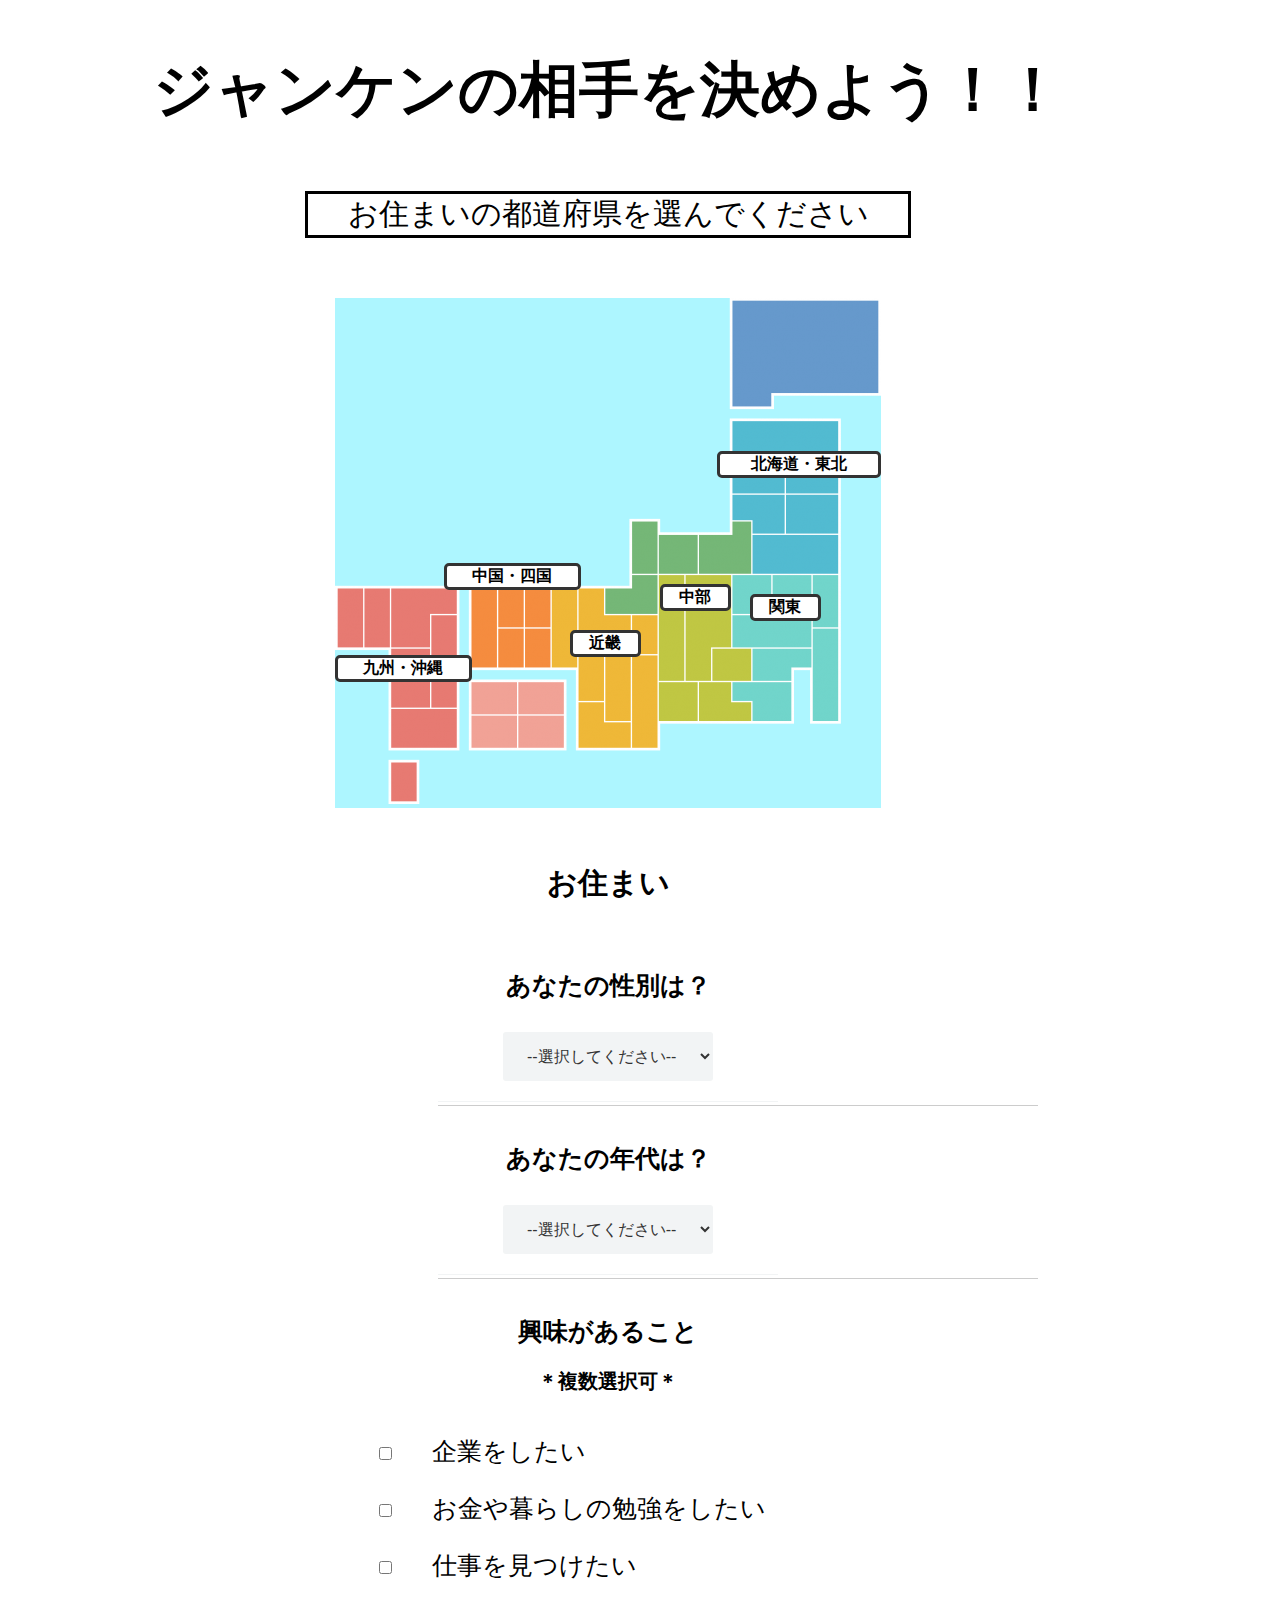
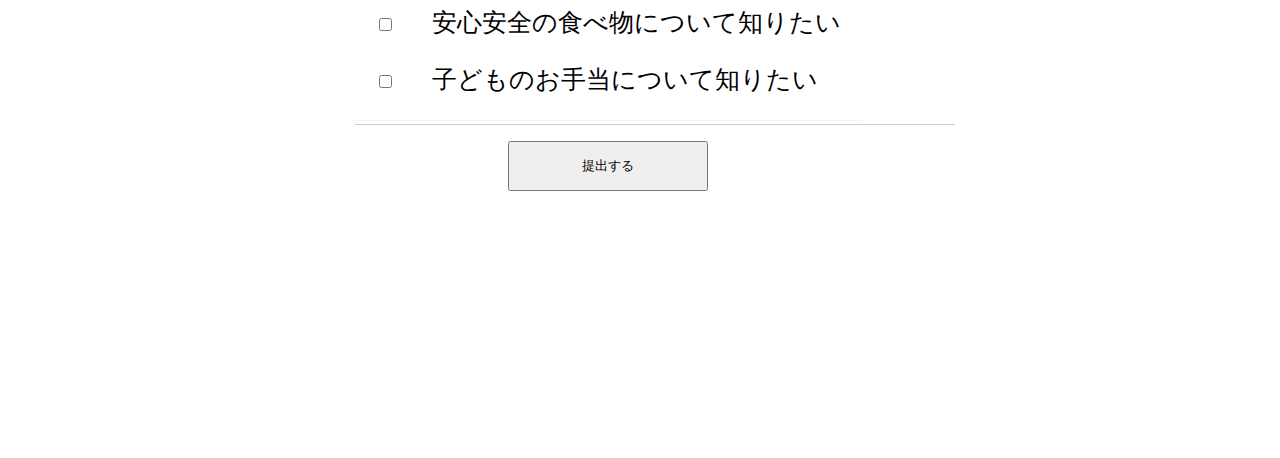
==== index.html @ 5721aac7 "タイトル追加" ====
<!DOCTYPE html>
<html lang="en">
<head>
    <meta charset="UTF-8">
    <meta http-equiv="X-UA-Compatible" content="IE=edge">
    <meta name="viewport" content="width=device-width, initial-scale=1.0">
    <title>Jajanken</title>
    <link rel="stylesheet" href="css/style1.css">
</head>
<body>
    <div class="title">
        <h1>ジャンケンの相手を決めよう！！</h1>
    </div>

    <p id="intro">お住まいの都道府県を選んでください</p>

    <div class="japan_map" id="japan_map">
        <img src="images/japan.png" alt="日本地図">
        <span class="area_btn area1" data-area="1">北海道・東北</span>
        <span class="area_btn area2" data-area="2">関東</span>
        <span class="area_btn area3" data-area="3">中部</span>
        <span class="area_btn area4" data-area="4">近畿</span>
        <span class="area_btn area5" data-area="5">中国・四国</span>
        <span class="area_btn area6" data-area="6">九州・沖縄</span>
        
        <div class="area_overlay"></div>
        <div class="pref_area">
            <div class="pref_list" data-list="1">
                <div data-id="1">北海道</div>
                <div data-id="2">青森県</div>
                <div data-id="3">岩手県</div>
                <div data-id="4">宮城県</div>
                <div data-id="5">秋田県</div>
                <div data-id="6">山形県</div>
                <div data-id="7">福島県</div>
                <div></div>
            </div>
            
            <div class="pref_list" data-list="2">
                <div data-id="8">茨城県</div>
                <div data-id="9">栃木県</div>
                <div data-id="10">群馬県</div>
                <div data-id="11">埼玉県</div>
                <div data-id="12">千葉県</div>
                <div data-id="13">東京都</div>
                <div data-id="14">神奈川県</div>
                <div></div>
            </div>
            
            <div class="pref_list" data-list="3">
                <div data-id="15">新潟県‎</div>
                <div data-id="16">富山県‎</div>
                <div data-id="17">石川県‎</div>
                <div data-id="18">福井県‎</div>
                <div data-id="19">山梨県‎</div>
                <div data-id="20">長野県‎</div>
                <div data-id="21">岐阜県</div>
                <div data-id="22">静岡県</div>
                <div data-id="23">愛知県‎</div>
                <div></div>
            </div>
            
            <div class="pref_list" data-list="4">
                <div data-id="24">三重県</div>
                <div data-id="25">滋賀県</div>
                <div data-id="26">京都府</div>
                <div data-id="27">大阪府</div>
                <div data-id="28">兵庫県</div>
                <div data-id="29">奈良県</div>
                <div data-id="30">和歌山県</div>
                <div></div>
            </div>
            
            <div class="pref_list" data-list="5">
                <div data-id="31">鳥取県</div>
                <div data-id="32">島根県</div>
                <div data-id="33">岡山県</div>
                <div data-id="34">広島県</div>
                <div data-id="35">山口県</div>
                <div data-id="36">徳島県</div>
                <div data-id="37">香川県</div>
                <div data-id="38">愛媛県</div>
                <div data-id="39">高知県</div>
                <div></div>
            </div>
            
            <div class="pref_list" data-list="6">
                <div data-id="40">福岡県</div>
                <div data-id="41">佐賀県</div>
                <div data-id="42">長崎県</div>
                <div data-id="43">熊本県</div>
                <div data-id="44">大分県</div>
                <div data-id="45">宮崎県</div>
                <div data-id="46">鹿児島県</div>
                <div data-id="47">沖縄県</div>
            </div>
        </div>
    </div>

    <div class="location" id="location">
        <h2>お住まい</h2>
        <h2 class="A1">ああああ</h2>
    </div>
    
    <div class="question" id="question">
        <div class="form-row" id="gender">
            <div class="form-label">
                <label for="select">あなたの性別は？</label>
            </div>
            <select name="gender" id="gender">
                <option value="">--選択してください--</option>
                <option value="a">男性</option>
                <option value="b">女性</option>
                <option value="c">中立</option>
                <option value="d">そういう概念がない</option>
            </select>
        </div>
        <div class="form-row" id="age">
            <div class="form-label">
                <label for="select">あなたの年代は？</label>
            </div>
            <select name="animal" id="select">
                <option value="">--選択してください--</option>
                <option value="a">１０代</option>
                <option value="b">２０代</option>
                <option value="c">３０代</option>
                <option value="d">４０代</option>
                <option value="e">５０代以降</option>
            </select>
        </div>
        <div class="form-row">
            <div class="form-label">
                <label for="check">興味があること</label>
                <h3>＊複数選択可＊</h3>
            </div>
            <div class="check">
                <div>
                    <input  class="visually-hidden" type="checkbox" name="purpose"   />
                    <label for="a">企業をしたい</label>
                </div>
                <div>
                    <input class="visually-hidden" type="checkbox" name="purpose" />
                    <label for="b">お金や暮らしの勉強をしたい</label>
                </div>
                <div>
                    <input class="visually-hidden" type="checkbox" name="purpose"  />
                    <label for="c">仕事を見つけたい</label>
                </div>
                <div>
                    <input class="visually-hidden" type="checkbox" name="purpose"  />
                    <label for="d">安心安全の食べ物について知りたい</label>
                </div>
                <div>
                    <input class="visually-hidden" type="checkbox" name="purpose"  />
                    <label for="e">子どものお手当について知りたい</label>
                </div>
            </div>
        </div>
        <button type="button" onclick="smoothScrollToTop()">提出する</button>
    </div>



    <script src="https://code.jquery.com/jquery-3.2.1.min.js"></script>

    <script src="js/script1.js"></script>
</body>
</html>
---- css/style1.css ----
body{
    width: 1200px;
    height: 2000px;
    font-family: "HanziPen SC";
}
.title{
    text-align: center;
    margin-top: 50px;
    font-size: 30px;
}

/* 日本地図DOM */
.japan_map{
    position: relative; top: 0px;
    box-sizing: border-box;
    margin: 0 auto;
    display: table;
    background-color: #adf6ff;
}
/* 日本地図画像（スマホ対応用） */
.japan_map img{
    max-width: 100%;
    height: auto;
    border: 0;

}
/* 日本地図ボタン */
.japan_map .area_btn{
    position: absolute;
    z-index: 1;
    box-sizing: border-box;
    cursor: pointer;
    border: 3px solid #333333;
    border-radius: 5px;
    background-color: #FFF;
    padding: 0.2em auto;
    font-weight: bold;
    text-align: center;
    white-space: nowrap;
}

/* ボタン配置（使用する日本地図画像により微調整） */
.japan_map .area_btn.area1{
    top: 30%;
    right: 0;
    width: 30%;
}
.japan_map .area_btn.area2{
    top: 58%;
    right: 11%;
    width: 13%;
}
.japan_map .area_btn.area3{
    top: 56%;
    right: 27.5%;
    width: 13%;
}
.japan_map .area_btn.area4{
    top: 65%;
    right: 44%;
    width: 13%;
}
.japan_map .area_btn.area5{
    top: 52%;
    left: 20%;
    width: 25%;
}
.japan_map .area_btn.area6{
    top: 70%;
    left: 0;
    width: 25%;
}
/* オーバーレイ */
.japan_map .area_overlay{
    display: none;
    position: absolute;
    z-index: 2;
    top: 0;
    left: 0;
    min-width: 100%;
    min-height: 100%;
    width: auto;
    height: auto;
    background-color: #111;
    opacity: 0.5;
    cursor: pointer;
}

/* 選択前は表示を隠す */
.japan_map .pref_area{
    display: none;
}

/* 地域毎の都道府県リスト */
.japan_map .pref_list{
    position: absolute;
    top: 50%;
    left: 50%;
    transform: translateY(-50%) translateX(-50%);
    -webkit-transform: translateY(-50%) translateX(-50%);
    z-index: 3;
    box-sizing: border-box;
    display: -webkit-flex;
    display: flex;
    -webkit-flex-wrap: wrap;
    flex-wrap: wrap;
    width: 90%;
    background-color: #FFF;
}
.japan_map .pref_list > div{
    box-sizing: border-box;
    width: 50%;
    border: 1px solid #CCC;
    font-weight: bold;
    text-align: center;
    padding: 0.5em;
    cursor: pointer;
}

@media screen and (max-width: 480px){
    /* スマホユーザー向けにボタン文字サイズを調整 */
    .japan_map .area_btn{
        font-size: 4vw;
    }
}
p{
    text-align: center;
    border: 3px solid black;
    font-size: 30px;
    font-family: "HanziPen SC";
    width: 600px;
    margin: 5% auto;
}
.location{
    position: relative; top :30px;
    text-align: center;
    font-size: 20px;
    font-family: "HanziPen SC";
}
.A1{
    display: none;
}

.question{
    text-align: center;
    align-items: center;
    position: relative; top: 50px;
    display: flex;
    flex-direction: column;
    padding-right: 300px;
    font-size: 25px;
}
.form-row {
    margin-left: 300px;
    display: flex;
    flex-direction: column;
    align-items: center;
    text-align: center;
    padding: 20px;
    border-bottom: 1px solid #f2f4f5;
    margin-bottom: 20px;
    position: relative;
}

.form-label {
    display: flex;
    flex-direction: column;
    align-items: center;
    width: 300px;
}
.form-label label {
    font-weight: bold;
}
.form-label span {
    margin-left: 10px;
    padding: 2px 6px;
    border-radius: 3px;
    font-size: 12px;
    font-weight: bold;
    color: #fff;
    background-color: #166ab5;
}
.form-label h3{
    font-size: 20px;
}
select {
    background-color: #f2f4f5;
    border: none;
    border-radius: 3px;
    padding: 15px 20px;
    font-size: 16px;
    color: #333;
    margin-top: 30px;
}
.form-row::before {
    content: "";
    position: absolute;
    bottom: -5px;
    left: 0;
    width: 600px;
    height: 1px;
    background-color: black;
    opacity: 0.2;
}
.qa-container {
    display: flex;
    flex-direction: column;
    border: 1px solid #ddd;
    padding: 20px;
}
.qa-container > * + * {
    border-top: 1px solid #ddd;
    padding-top: 20px;
}
.qa-container > *:last-child {
    border-bottom: 1px solid #ddd;
    padding-bottom: 0;
}
.qa-question {
    font-weight: bold;
    margin-bottom: 10px;
}
.qa-answer {
    margin: 0;
}
.qa-checkbox {
    margin-top: 20px;
}
.check{
    display: block;
    position:  relative; top:20px;
}
.check div{
    display: block;
    text-align: left;
    margin-bottom: 24px;
}
.check label{
    margin-left: 30px;
}
.question button{
    width: 200px;
    height: 50px;
    margin-left: 300px;
}
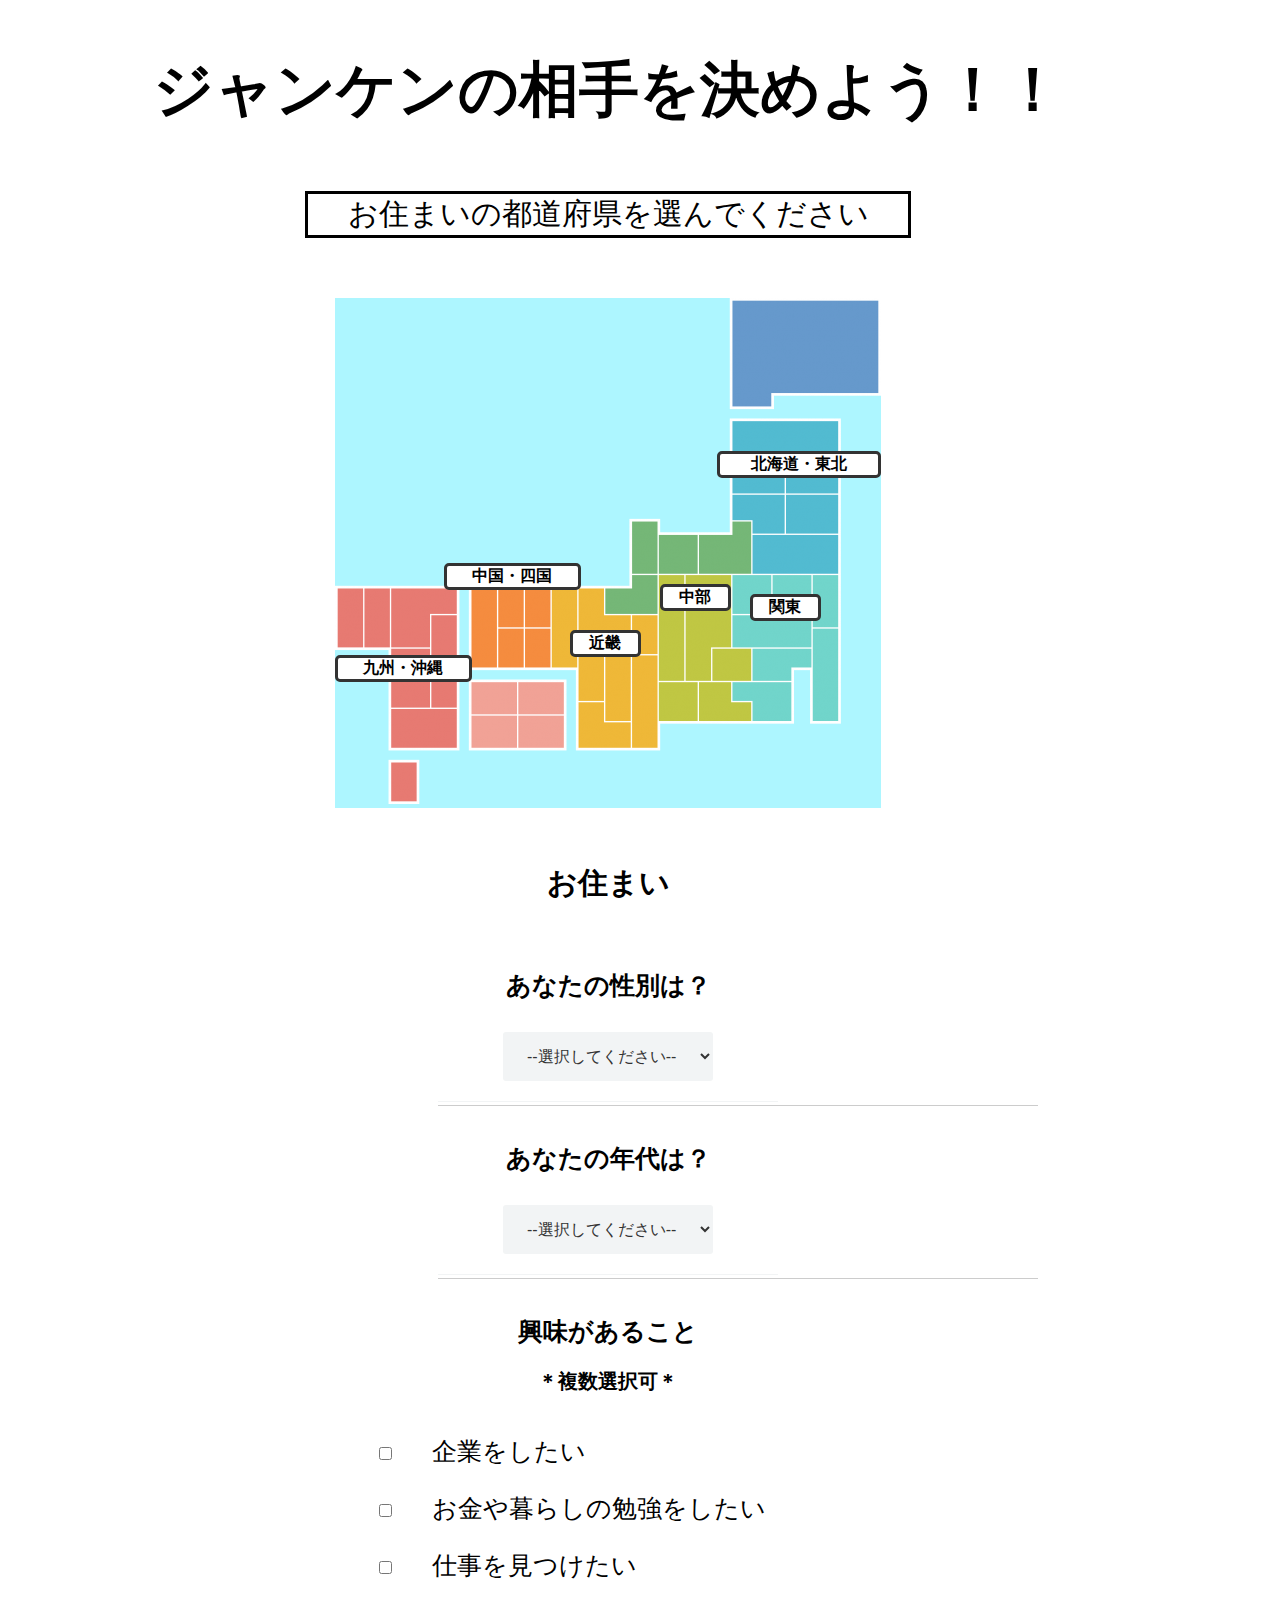
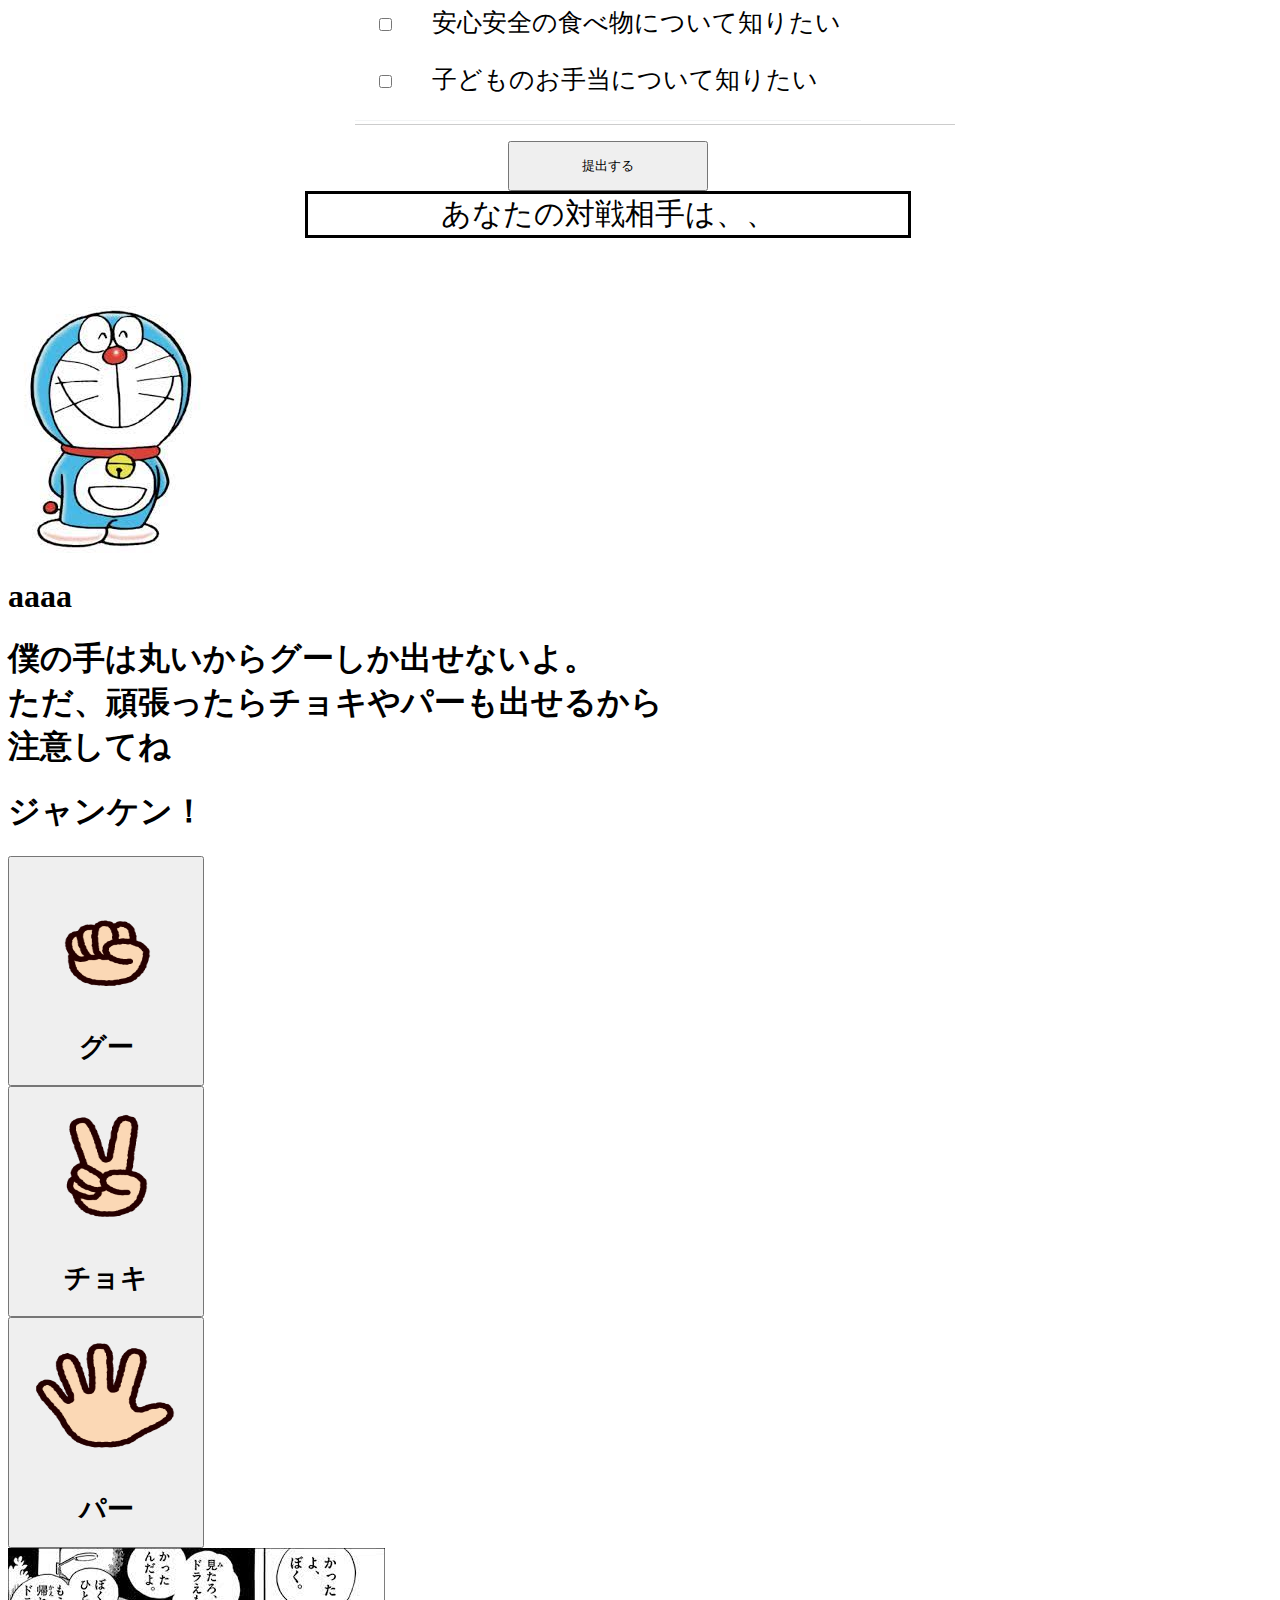
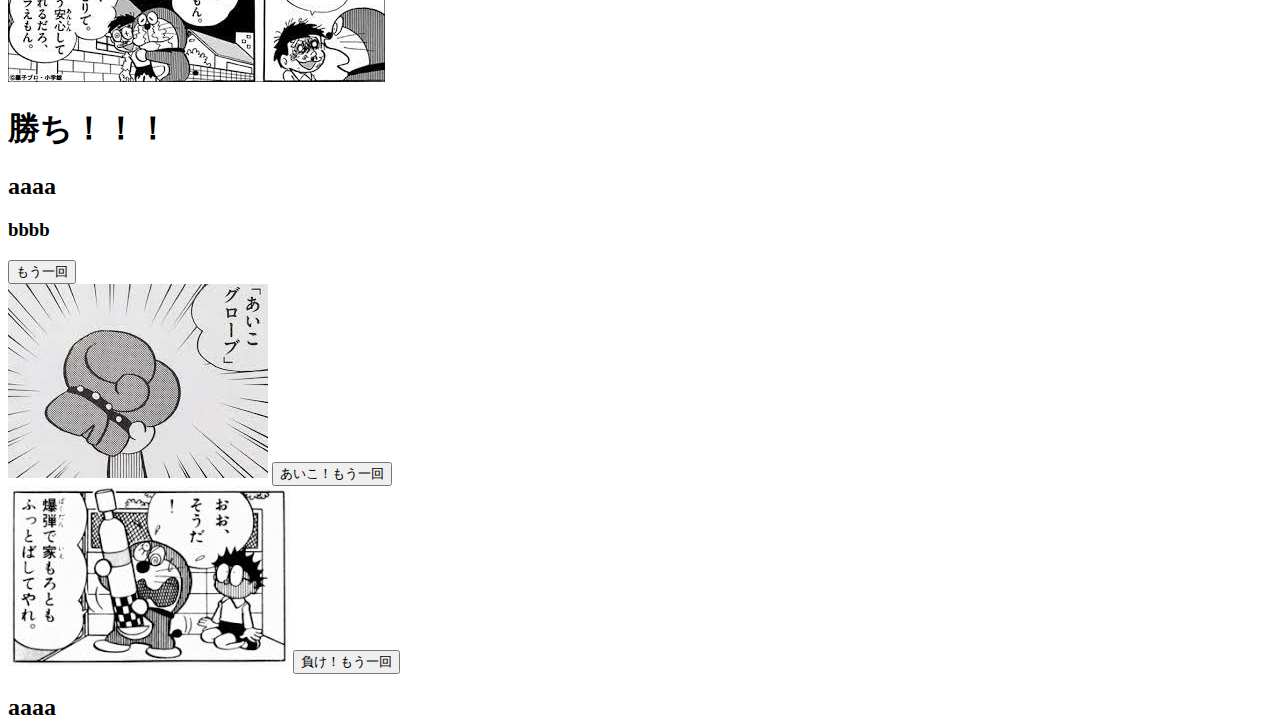
==== commit 2b91a934: "ジャンケン追加" ====
--- a/index.html
+++ b/index.html
@@ -99,33 +99,33 @@
 
     <div class="location" id="location">
         <h2>お住まい</h2>
-        <h2 class="A1">ああああ</h2>
+        <h2 class="A1" id="A1">ああああ</h2>
     </div>
     
     <div class="question" id="question">
-        <div class="form-row" id="gender">
+        <div class="form-row" >
             <div class="form-label">
                 <label for="select">あなたの性別は？</label>
             </div>
             <select name="gender" id="gender">
                 <option value="">--選択してください--</option>
-                <option value="a">男性</option>
-                <option value="b">女性</option>
-                <option value="c">中立</option>
-                <option value="d">そういう概念がない</option>
+                <option value="漢">男性</option>
+                <option value="ビューティフォーウーマン">女性</option>
+                <option value="人類皆平等">中立</option>
+                <option value="仙人">そういう概念がない</option>
             </select>
         </div>
-        <div class="form-row" id="age">
+        <div class="form-row" >
             <div class="form-label">
                 <label for="select">あなたの年代は？</label>
             </div>
-            <select name="animal" id="select">
+            <select name="age" id="age">
                 <option value="">--選択してください--</option>
-                <option value="a">１０代</option>
-                <option value="b">２０代</option>
-                <option value="c">３０代</option>
-                <option value="d">４０代</option>
-                <option value="e">５０代以降</option>
+                <option value="ティーンエイジャー">１０代</option>
+                <option value="ザ・若者">２０代</option>
+                <option value="働き盛り">３０代</option>
+                <option value="落ち着き">４０代</option>
+                <option value="レジェンド">５０代以降</option>
             </select>
         </div>
         <div class="form-row">
@@ -135,30 +135,100 @@
             </div>
             <div class="check">
                 <div>
-                    <input  class="visually-hidden" type="checkbox" name="purpose"   />
+                    <input  class="checks" type="checkbox" value="野心をもった"/>
                     <label for="a">企業をしたい</label>
                 </div>
                 <div>
-                    <input class="visually-hidden" type="checkbox" name="purpose" />
+                    <input class="checks" type="checkbox" value="勤勉な"/>
                     <label for="b">お金や暮らしの勉強をしたい</label>
                 </div>
                 <div>
-                    <input class="visually-hidden" type="checkbox" name="purpose"  />
+                    <input class="checks" type="checkbox" value="自分探し中の"/>
                     <label for="c">仕事を見つけたい</label>
                 </div>
                 <div>
-                    <input class="visually-hidden" type="checkbox" name="purpose"  />
+                    <input class="checks" type="checkbox" value="食べ物オタクの"/>
                     <label for="d">安心安全の食べ物について知りたい</label>
                 </div>
                 <div>
-                    <input class="visually-hidden" type="checkbox" name="purpose"  />
+                    <input class="checks" type="checkbox" value="親バカの"/>
                     <label for="e">子どものお手当について知りたい</label>
                 </div>
             </div>
         </div>
-        <button type="button" onclick="smoothScrollToTop()">提出する</button>
-    </div>
-
+        <button type="button" id="submit" onclick="smoothScrollToTop()">提出する</button>
+    </div>
+
+    <div class="result">
+        <h2>あなたは、、</h2>
+        <h3 id="location_result">ホームレス</h3>
+        <h3 id="check_result">伸び代だらけの</h3>
+        <h3 id="age_result">不老不死</h3>
+        <h3 id="gender_result">人を超越した者</h3>
+    </div>
+
+    <div class="choice">
+        <h2>そんなあなたに合う相手を決めるよ！！</h2>
+        <button class="reload">やり直す</button>
+        <button class="start">このまま進む</button>
+    </div>
+
+    <div class="janken">
+        <p class="title">あなたの対戦相手は、、</p>
+
+        <div class="chara">
+            <img src="/images/diemon.jpeg" alt="">
+            <h1 class="bar">aaaa</h1>
+            <div class="balloon">
+                <h1>僕の手は丸いからグーしか出せないよ。<br>ただ、頑張ったらチョキやパーも出せるから<br>注意してね</h1>
+            </div>
+        </div>
+    
+        <div class="imgSample">    
+        </div>
+
+        <h1 class="sub">ジャンケン！</h1>
+
+        <div class="button">
+            <div class="guu">
+                <button type="reset" class="guu-button">
+                    <img src="images/guu.png" alt="button" width="180" height="150"/>
+                    <h1>グー</h1>
+                </button>
+            </div>
+            <div class="tyoki">
+                <button type="reset" class="tyoki-button">
+                    <img src="images/choki.png" alt="button" width="180" height="150"/>
+                    <h1>チョキ</h1>
+                </button>
+            </div>
+            <div class="paa">
+                <button type="reset" class="paa-button">
+                    <img src="images/paa.png" alt="button" width="180" height="150"/>
+                    <h1>パー</h1>
+                </button>
+            </div>
+        </div>
+
+        <div class="kekka">
+            <div class="victory">
+                <img src="images/d.victory.jpeg" alt="">
+                <h1>勝ち！！！</h1>
+                <h2>aaaa</h2>
+                <h3>bbbb</h3>
+                <button class="aiko-b">もう一回</button>
+            </div>
+            <div class="aiko">
+                <img src="images/d.aiko.jpeg" alt="">
+                <button class="aiko-b">あいこ！もう一回</button>
+            </div>
+            <div class="lose">
+                <img src="images/d.lose.jpeg" alt="">
+                <button class="aiko-b">負け！もう一回</button>
+                <h2>aaaa</h2>
+            </div>
+        </div>
+    </div>
 
 
     <script src="https://code.jquery.com/jquery-3.2.1.min.js"></script>
--- a/css/style1.css
+++ b/css/style1.css
@@ -139,6 +139,7 @@
 }
 .A1{
     display: none;
+    color: orange;
 }
 
 .question{
@@ -242,4 +243,36 @@
     width: 200px;
     height: 50px;
     margin-left: 300px;
+}
+
+.result{
+    text-align: center;
+    position: relative; top:50px;
+    display: none;
+}
+.result h2{
+    font-size: 30px;
+}
+
+#location_result{
+    font-size: 40px;
+    color: #166ab5;
+}
+#gender_result{
+    font-size: 40px;
+    color: orange;
+}
+#check_result{
+    font-size: 40px;
+    color: green;
+}
+#age_result{
+    font-size: 40px;
+    color: orange;
+}
+
+.choice{
+    text-align: center;
+    position: relative; top:50px;
+    display: none;
 }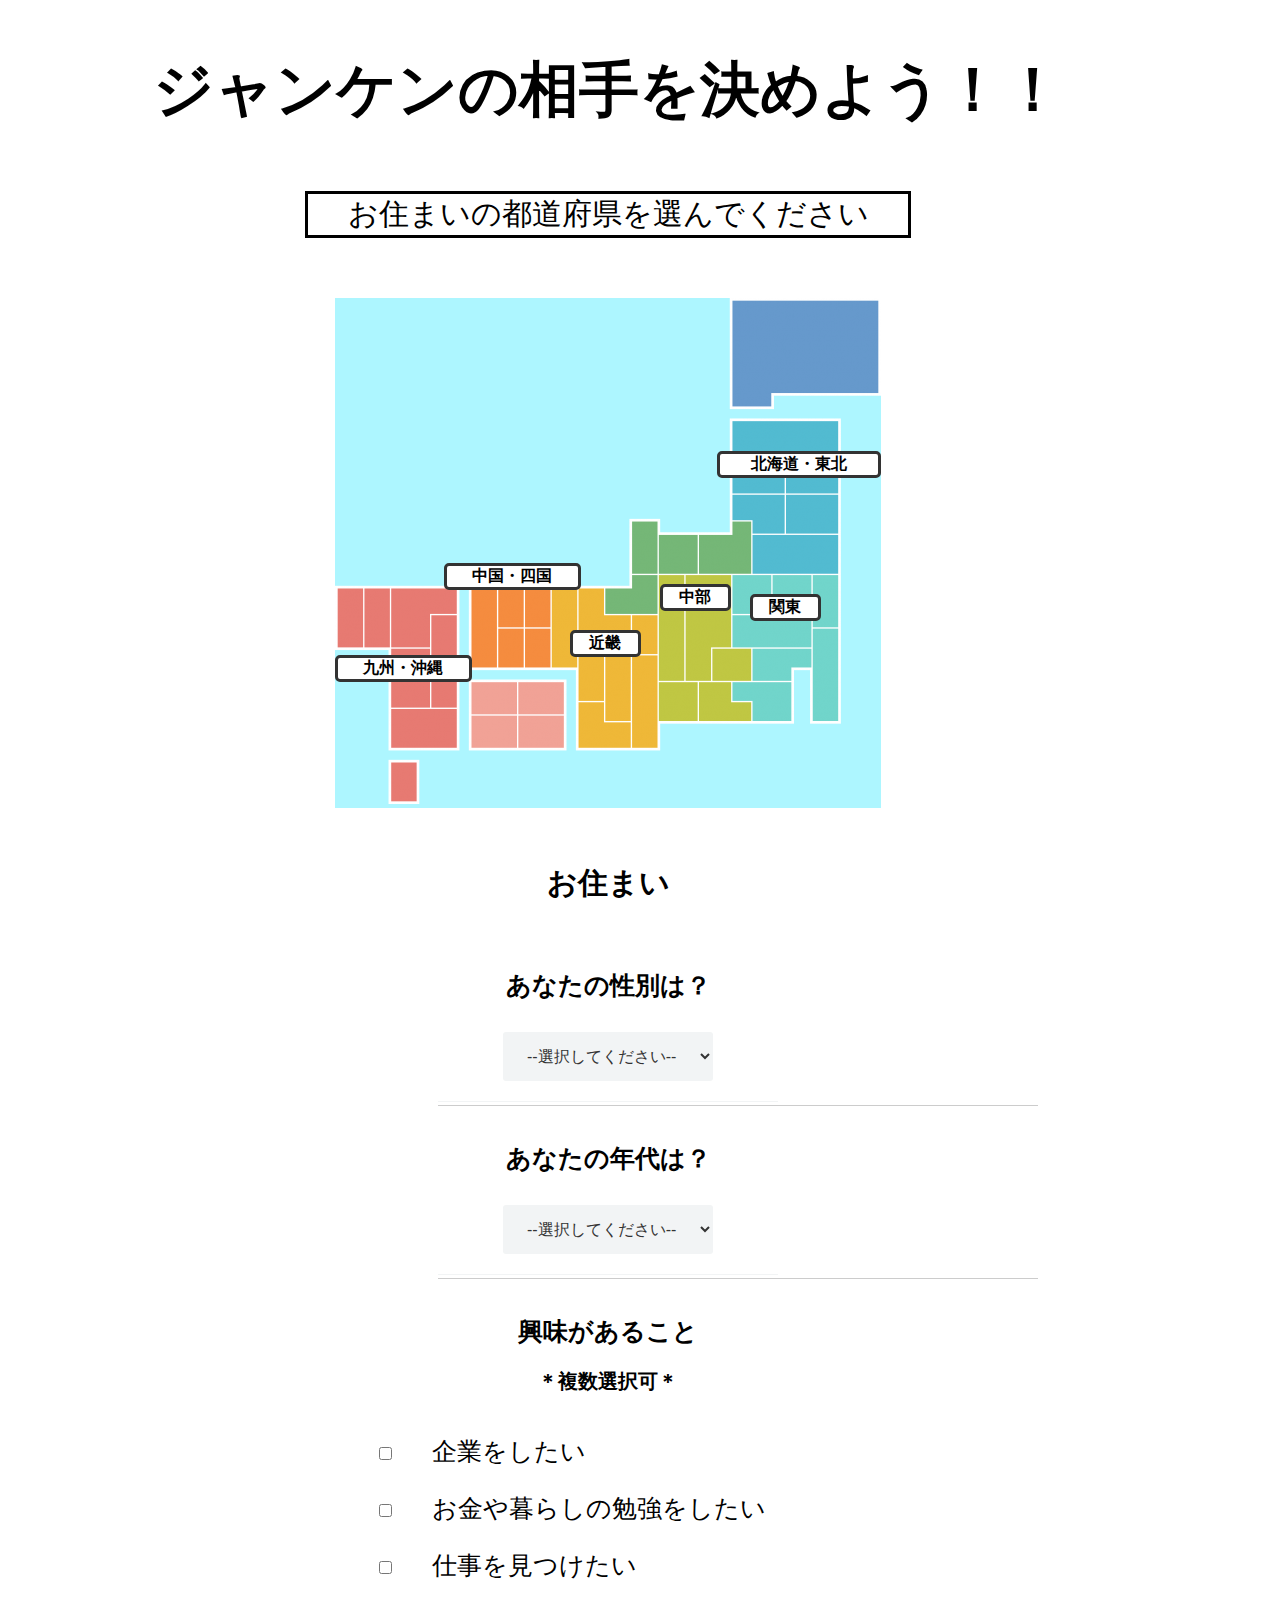
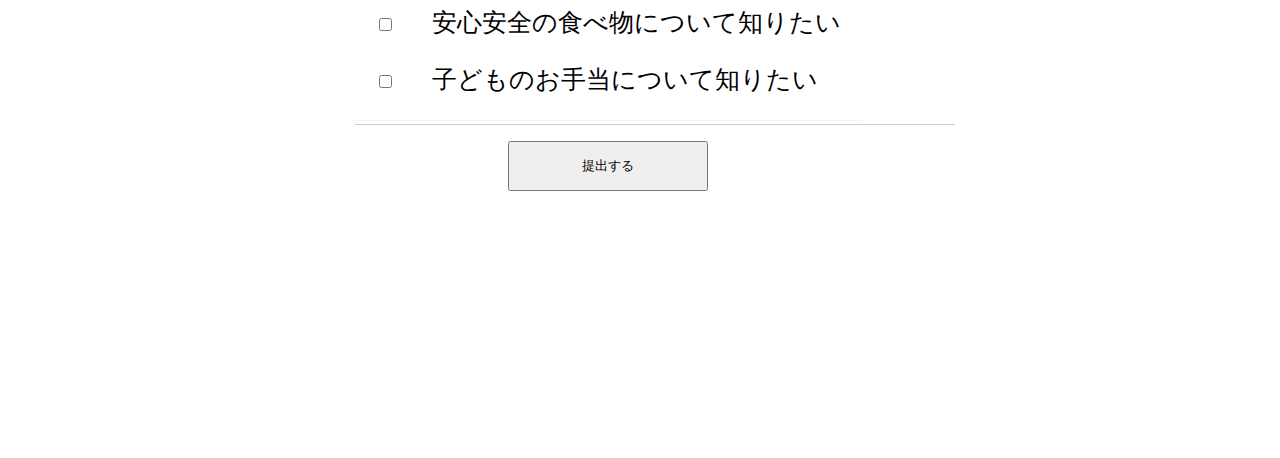
==== commit 0b968551: "ほぼ完成" ====
--- a/index.html
+++ b/index.html
@@ -111,7 +111,7 @@
                 <option value="">--選択してください--</option>
                 <option value="漢">男性</option>
                 <option value="ビューティフォーウーマン">女性</option>
-                <option value="人類皆平等">中立</option>
+                <option value="平等主義者">中立</option>
                 <option value="仙人">そういう概念がない</option>
             </select>
         </div>
@@ -139,19 +139,19 @@
                     <label for="a">企業をしたい</label>
                 </div>
                 <div>
-                    <input class="checks" type="checkbox" value="勤勉な"/>
+                    <input class="checks" type="checkbox" value="勤勉家"/>
                     <label for="b">お金や暮らしの勉強をしたい</label>
                 </div>
                 <div>
-                    <input class="checks" type="checkbox" value="自分探し中の"/>
+                    <input class="checks" type="checkbox" value="自分探し中"/>
                     <label for="c">仕事を見つけたい</label>
                 </div>
                 <div>
-                    <input class="checks" type="checkbox" value="食べ物オタクの"/>
+                    <input class="checks" type="checkbox" value="食べ物オタク"/>
                     <label for="d">安心安全の食べ物について知りたい</label>
                 </div>
                 <div>
-                    <input class="checks" type="checkbox" value="親バカの"/>
+                    <input class="checks" type="checkbox" value="親バカ"/>
                     <label for="e">子どものお手当について知りたい</label>
                 </div>
             </div>
@@ -173,63 +173,6 @@
         <button class="start">このまま進む</button>
     </div>
 
-    <div class="janken">
-        <p class="title">あなたの対戦相手は、、</p>
-
-        <div class="chara">
-            <img src="/images/diemon.jpeg" alt="">
-            <h1 class="bar">aaaa</h1>
-            <div class="balloon">
-                <h1>僕の手は丸いからグーしか出せないよ。<br>ただ、頑張ったらチョキやパーも出せるから<br>注意してね</h1>
-            </div>
-        </div>
-    
-        <div class="imgSample">    
-        </div>
-
-        <h1 class="sub">ジャンケン！</h1>
-
-        <div class="button">
-            <div class="guu">
-                <button type="reset" class="guu-button">
-                    <img src="images/guu.png" alt="button" width="180" height="150"/>
-                    <h1>グー</h1>
-                </button>
-            </div>
-            <div class="tyoki">
-                <button type="reset" class="tyoki-button">
-                    <img src="images/choki.png" alt="button" width="180" height="150"/>
-                    <h1>チョキ</h1>
-                </button>
-            </div>
-            <div class="paa">
-                <button type="reset" class="paa-button">
-                    <img src="images/paa.png" alt="button" width="180" height="150"/>
-                    <h1>パー</h1>
-                </button>
-            </div>
-        </div>
-
-        <div class="kekka">
-            <div class="victory">
-                <img src="images/d.victory.jpeg" alt="">
-                <h1>勝ち！！！</h1>
-                <h2>aaaa</h2>
-                <h3>bbbb</h3>
-                <button class="aiko-b">もう一回</button>
-            </div>
-            <div class="aiko">
-                <img src="images/d.aiko.jpeg" alt="">
-                <button class="aiko-b">あいこ！もう一回</button>
-            </div>
-            <div class="lose">
-                <img src="images/d.lose.jpeg" alt="">
-                <button class="aiko-b">負け！もう一回</button>
-                <h2>aaaa</h2>
-            </div>
-        </div>
-    </div>
-
 
     <script src="https://code.jquery.com/jquery-3.2.1.min.js"></script>
 
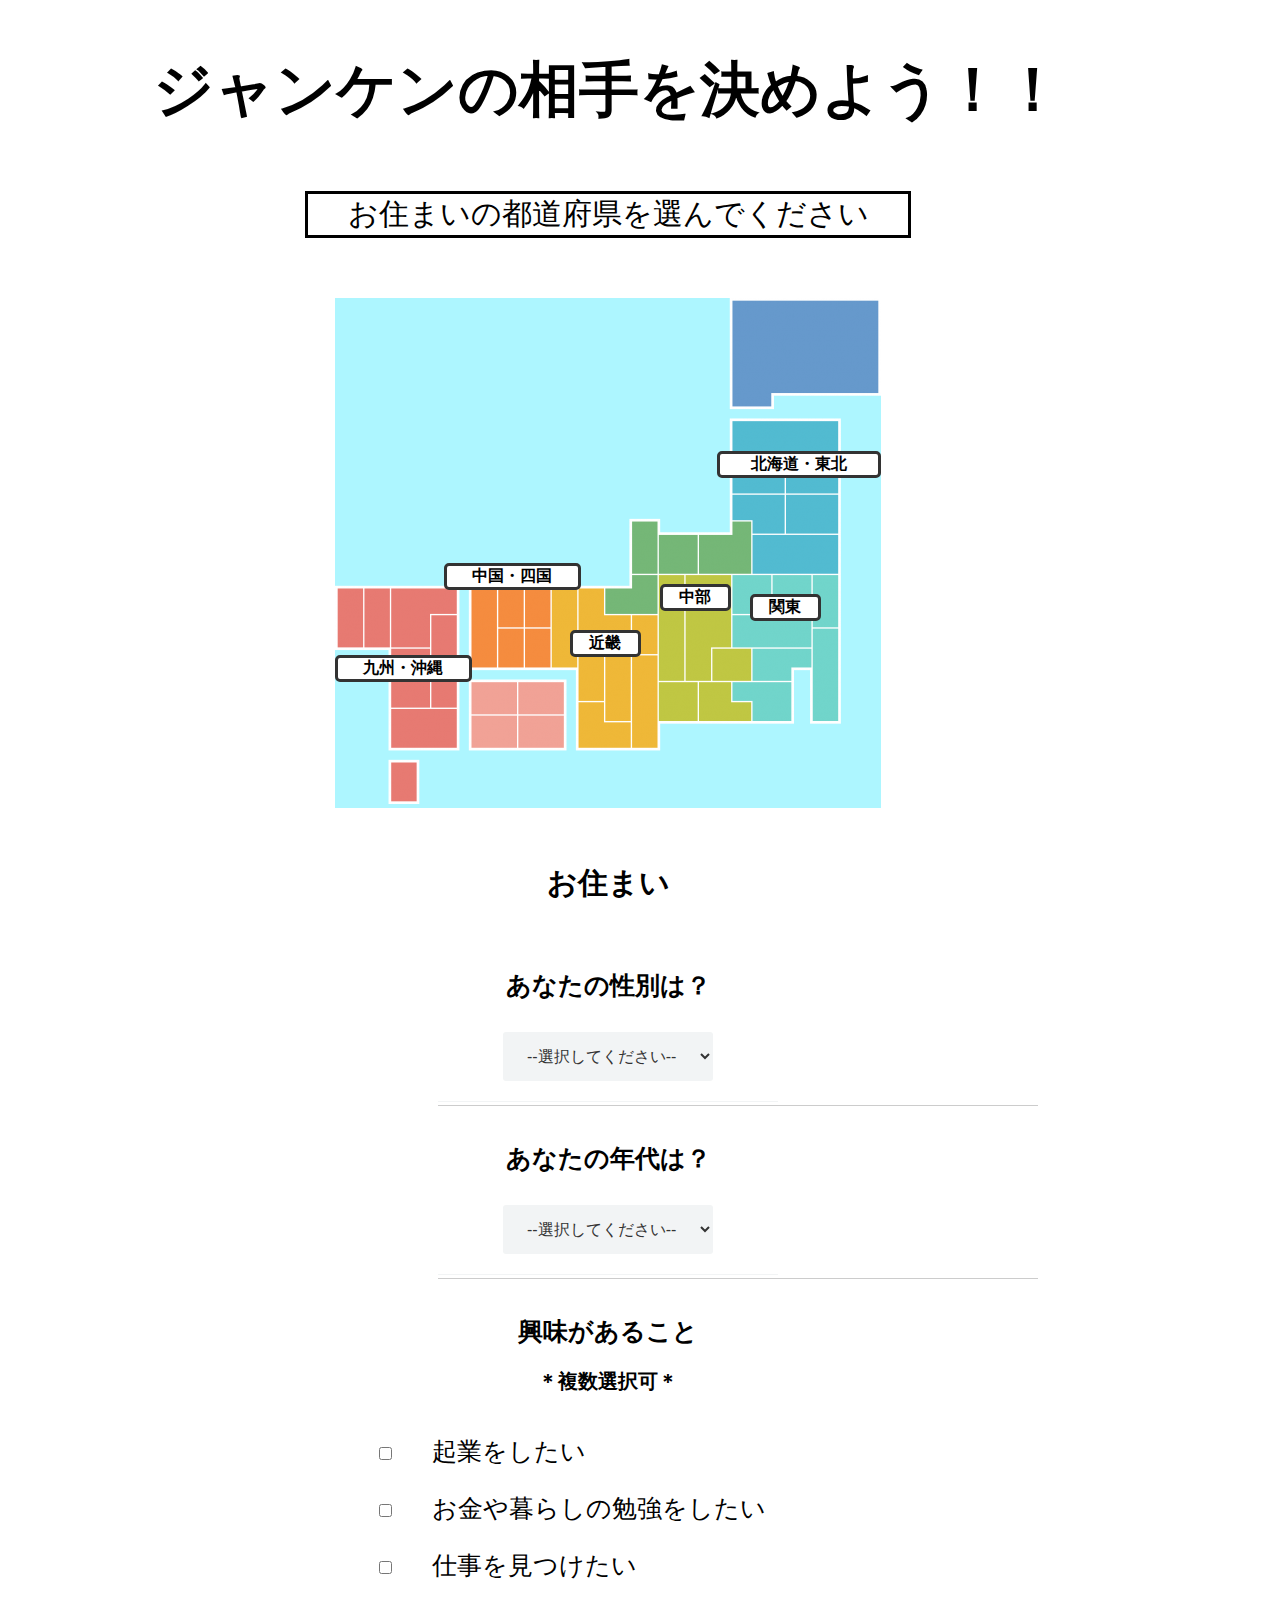
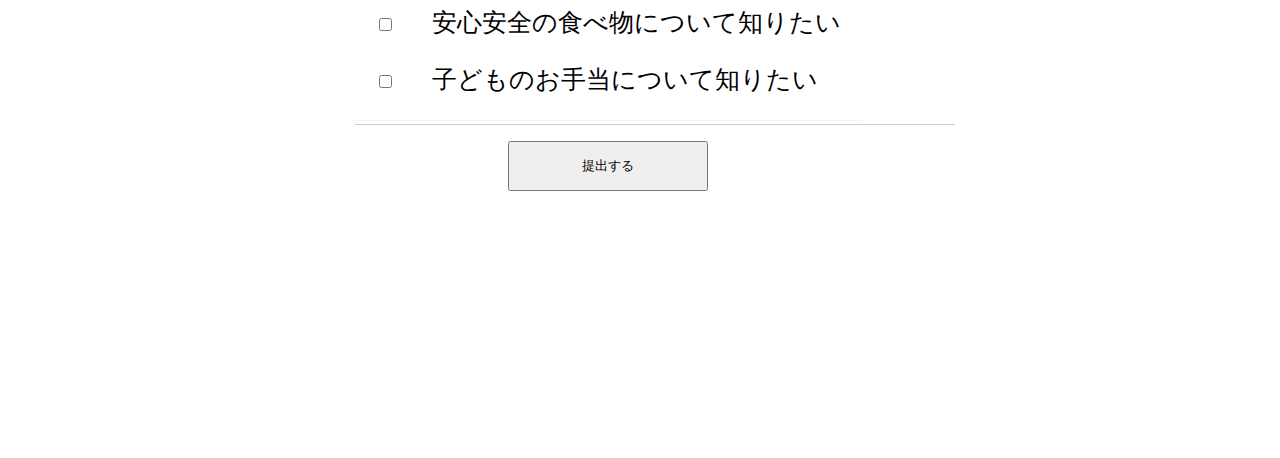
==== commit ac71ffb2: "文字修正" ====
--- a/index.html
+++ b/index.html
@@ -119,7 +119,7 @@
             <div class="form-label">
                 <label for="select">あなたの年代は？</label>
             </div>
-            <select name="age" id="age">
+            <select name="age" id="age" >
                 <option value="">--選択してください--</option>
                 <option value="ティーンエイジャー">１０代</option>
                 <option value="ザ・若者">２０代</option>
@@ -136,7 +136,7 @@
             <div class="check">
                 <div>
                     <input  class="checks" type="checkbox" value="野心をもった"/>
-                    <label for="a">企業をしたい</label>
+                    <label for="a">起業をしたい</label>
                 </div>
                 <div>
                     <input class="checks" type="checkbox" value="勤勉家"/>
@@ -161,10 +161,10 @@
 
     <div class="result">
         <h2>あなたは、、</h2>
-        <h3 id="location_result">ホームレス</h3>
-        <h3 id="check_result">伸び代だらけの</h3>
-        <h3 id="age_result">不老不死</h3>
-        <h3 id="gender_result">人を超越した者</h3>
+        <h3 id="location_result">住所不定</h3>
+        <h3 id="check_result">伸び代ですねぇ</h3>
+        <h3 id="age_result">年齢不詳</h3>
+        <h3 id="gender_result">人間？</h3>
     </div>
 
     <div class="choice">
